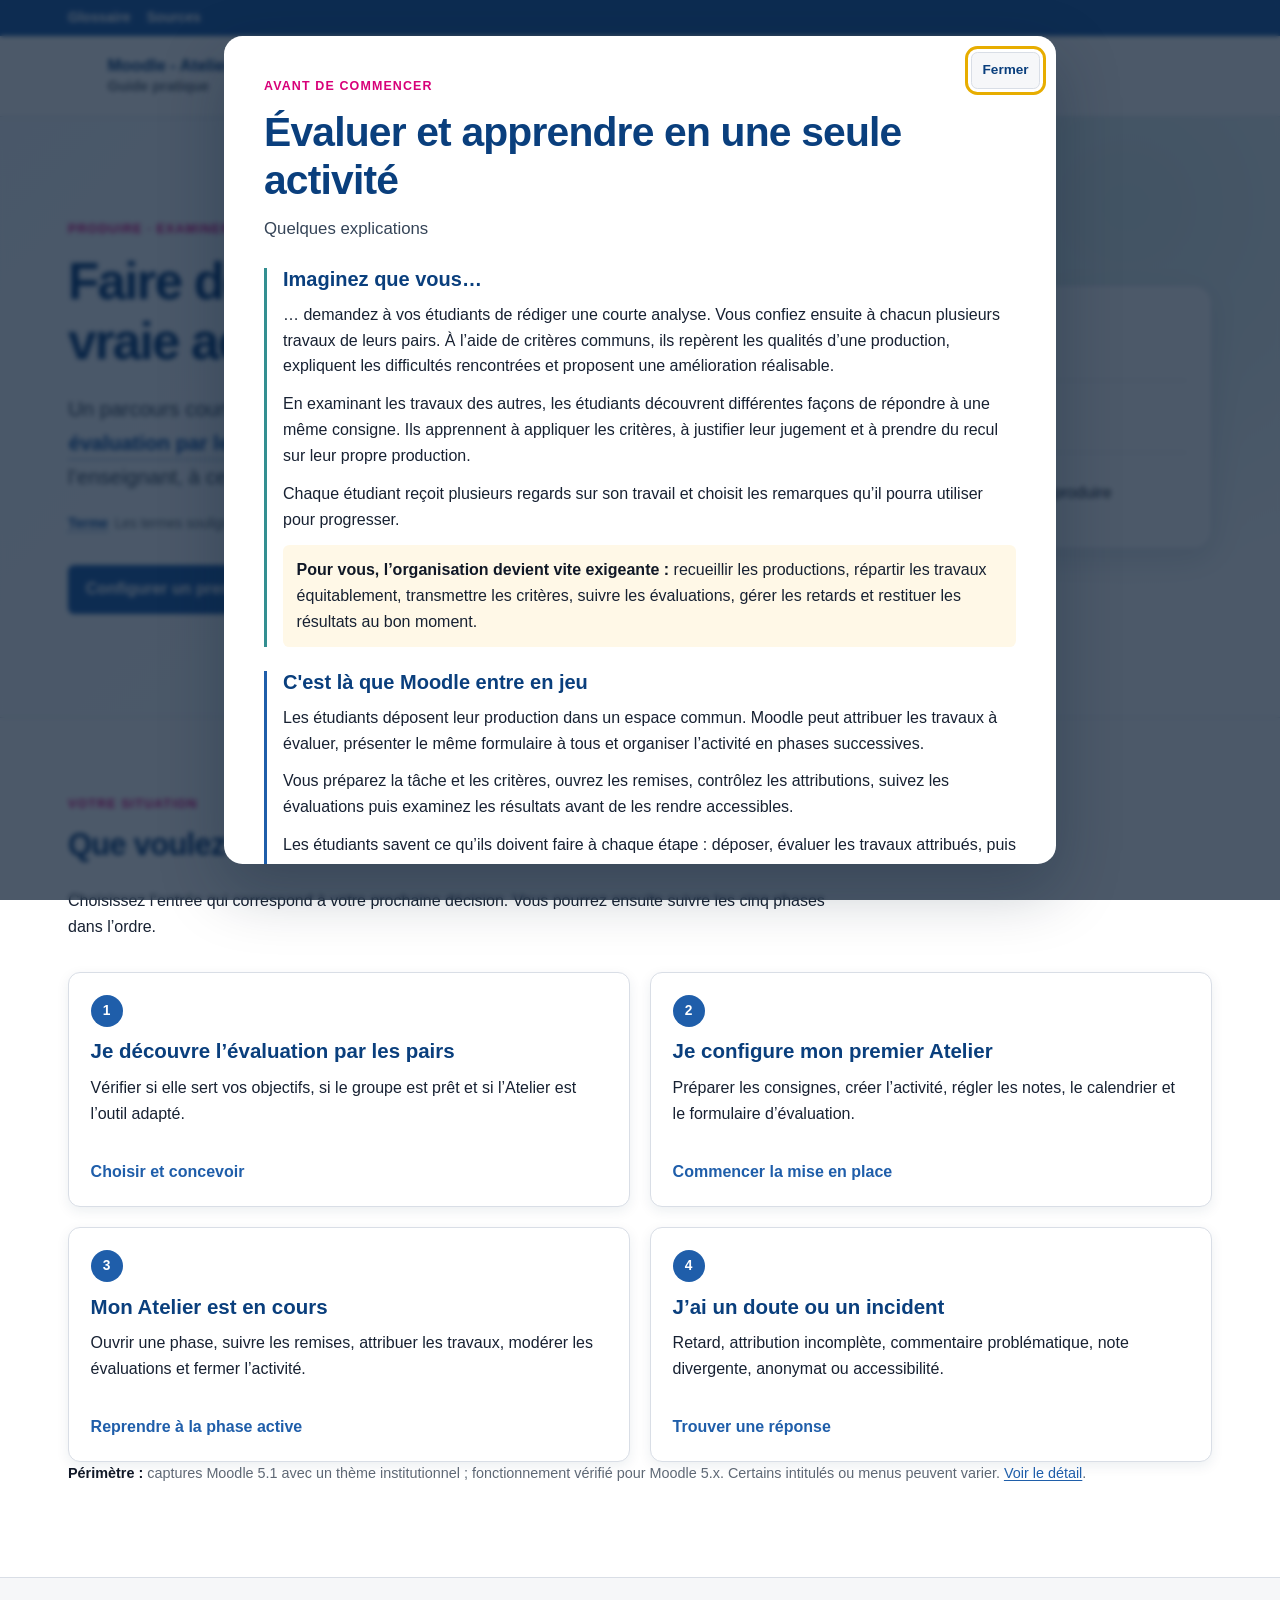
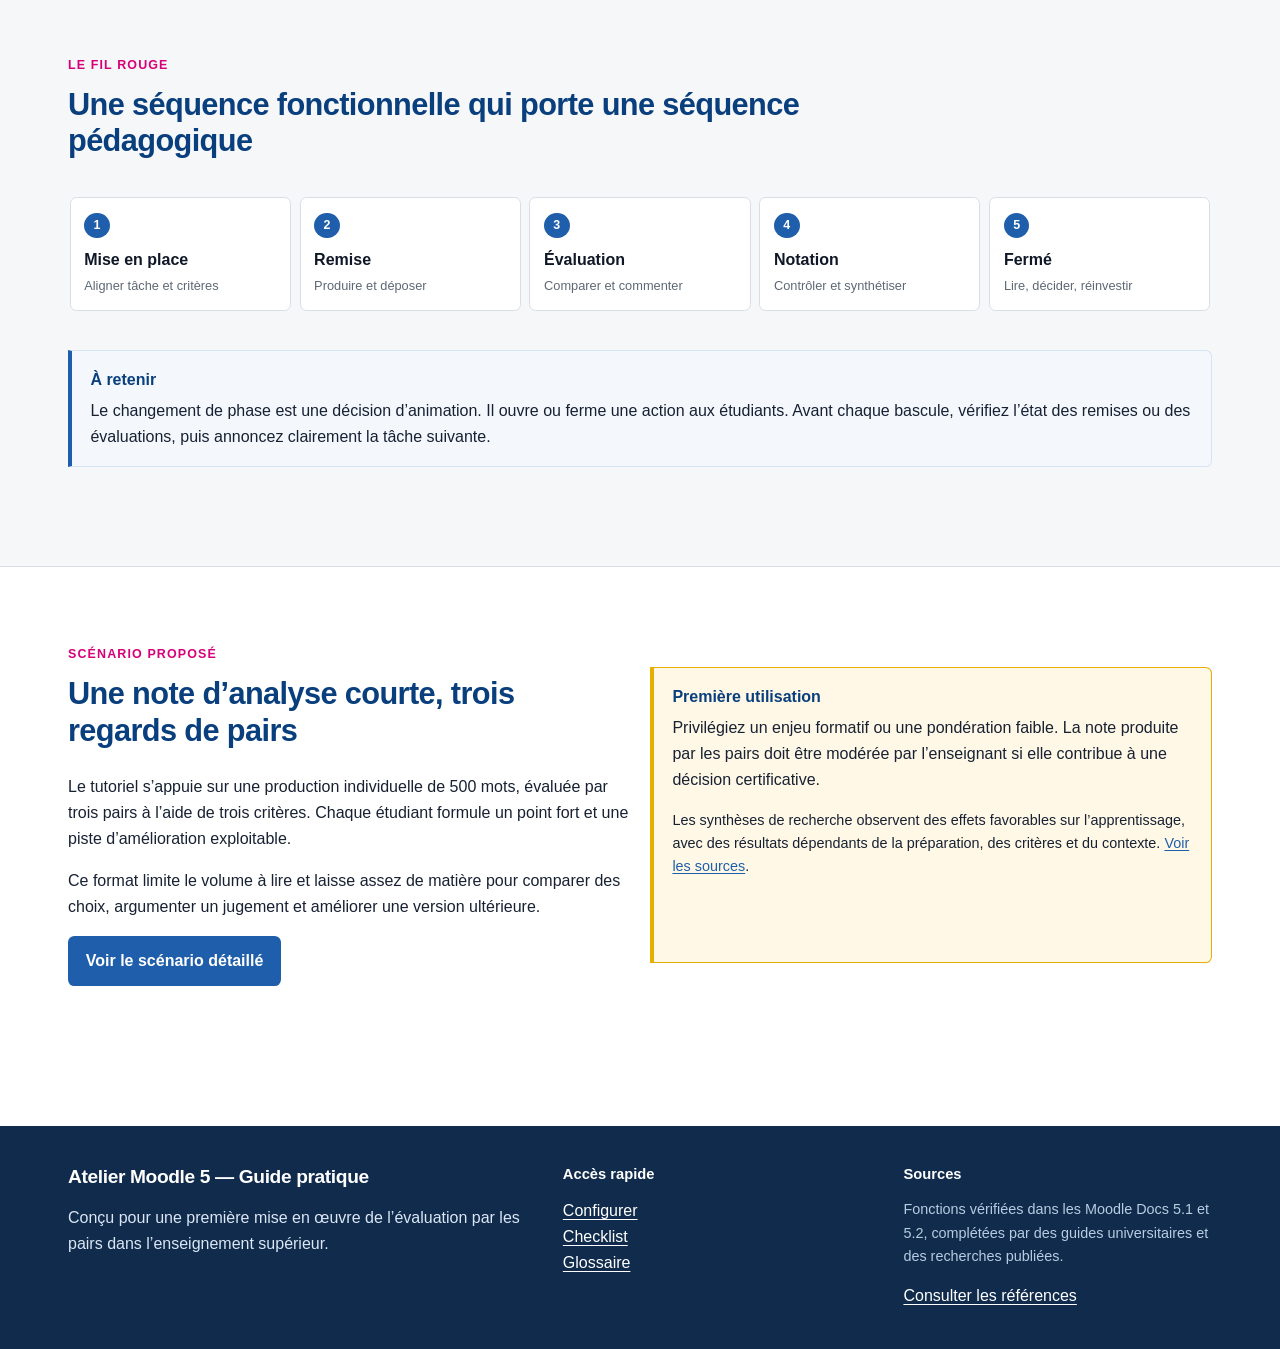
==== index.html @ 4e64a8a3 "Update index.html" ====
<!doctype html>
<html lang="fr">
<head>
  <meta charset="utf-8">
  <meta name="viewport" content="width=device-width, initial-scale=1">
  <meta name="description" content="Guide pratique de l'activité Atelier dans Moodle 5 pour organiser une évaluation par les pairs dans l'enseignement supérieur.">
  <title>Moodle : Atelier (guide pratique)</title>
  <link rel="stylesheet" href="assets/css/styles.css">
  <script src="assets/js/main.js" defer></script>
</head>
<body>
  <a class="skip-link" href="#contenu">Aller au contenu</a>
  <header class="site-header">
    <div class="top-strip">
      <div class="container">        
        <nav class="utility-links" aria-label="Liens utiles"><a href="glossaire.html">Glossaire</a><a href="ressources.html">Sources</a></nav>
      </div>
    </div>
    <nav class="site-nav container" aria-label="Navigation principale">
      <a class="brand" href="index.html" aria-label="Accueil du guide Atelier Moodle 5">
        <span class="brand-mark" aria-hidden="true"></span>
        <span>Moodle - Atelier<br><span class="brand-subtitle muted small">Guide pratique</span></span>
      </a>
      <details class="nav-menu" data-nav-menu>
      <summary class="nav-toggle">Menu</summary>
      <ul class="nav-links" id="navigation" data-nav-links>
        <li><a href="index.html" aria-current="page">Accueil</a></li>
        <li><a href="pedagogie.html">Choisir &amp; concevoir</a></li>
        <li><a href="tutoriel.html#phase-1">Configurer</a></li>
        <li><a href="tutoriel.html#phase-2">Piloter</a></li>
        <li><a href="bonnes-pratiques.html">Sécuriser</a></li>
      </ul>
      </details>
    </nav>
  </header>

  <main id="contenu">
    <section class="hero">
      <div class="container hero-grid">
        <div>
          <p class="eyebrow">Produire · examiner · apprendre</p>
          <h1>Faire de l’Atelier Moodle une vraie activité d’apprentissage</h1>
          <p class="lead">Un parcours court pour concevoir, paramétrer et animer une <button class="definition-term" type="button" data-definition="Situation où des étudiants examinent et commentent le travail d’autres étudiants à partir de critères explicites.">évaluation par les pairs</button>. Chaque phase Moodle est reliée à ce que fait l’enseignant, à ce que vit l’étudiant et au résultat pédagogique recherché.</p>
          <p class="definition-hint">Les termes soulignés en pointillés ouvrent une définition.</p>
          <div class="hero-actions">
          <a class="btn btn-primary" href="tutoriel.html#phase-1">Configurer un premier Atelier</a>
            <a class="btn btn-secondary" href="pedagogie.html">Comprendre la démarche</a>
          </div>
        </div>
        <aside class="hero-panel" aria-label="Le guide en trois repères">
          <div class="metric"><strong>5</strong><span>phases Moodle à piloter</span></div>
          <div class="metric"><strong>2</strong><span>rôles à coordonner</span></div>
          <div class="metric"><strong>1</strong><span>scénario simple prêt à reproduire</span></div>
        </aside>
      </div>
    </section>

    <section class="section">
      <div class="container">
        <div class="section-heading">
          <p class="eyebrow">Votre situation</p>
          <h2>Que voulez-vous faire maintenant&nbsp;?</h2>
          <p>Choisissez l’entrée qui correspond à votre prochaine décision. Vous pourrez ensuite suivre les cinq phases dans l’ordre.</p>
        </div>
        <div class="grid-2">
          <a class="card card-link" href="pedagogie.html">
            <span class="number-badge" aria-hidden="true">1</span>
            <h3>Je découvre l’évaluation par les pairs</h3>
            <p>Vérifier si elle sert vos objectifs, si le groupe est prêt et si l’Atelier est l’outil adapté.</p>
            <span class="link-label">Choisir et concevoir</span>
          </a>
          <a class="card card-link" href="tutoriel.html#phase-1">
            <span class="number-badge" aria-hidden="true">2</span>
            <h3>Je configure mon premier Atelier</h3>
            <p>Préparer les consignes, créer l’activité, régler les notes, le calendrier et le formulaire d’évaluation.</p>
            <span class="link-label">Commencer la mise en place</span>
          </a>
          <a class="card card-link" href="tutoriel.html#phase-2">
            <span class="number-badge" aria-hidden="true">3</span>
            <h3>Mon Atelier est en cours</h3>
            <p>Ouvrir une phase, suivre les remises, attribuer les travaux, modérer les évaluations et fermer l’activité.</p>
            <span class="link-label">Reprendre à la phase active</span>
          </a>
          <a class="card card-link" href="bonnes-pratiques.html#equite">
            <span class="number-badge" aria-hidden="true">4</span>
            <h3>J’ai un doute ou un incident</h3>
            <p>Retard, attribution incomplète, commentaire problématique, note divergente, anonymat ou accessibilité.</p>
            <span class="link-label">Trouver une réponse</span>
          </a>
        </div>
        <p class="small muted"><strong>Périmètre :</strong> captures Moodle 5.1 avec un thème institutionnel ; fonctionnement vérifié pour Moodle 5.x. Certains intitulés ou menus peuvent varier. <a href="ressources.html#perimetre">Voir le détail</a>.</p>
      </div>
    </section>

    <section class="section section-alt">
      <div class="container">
        <div class="section-heading">
          <p class="eyebrow">Le fil rouge</p>
          <h2>Une séquence fonctionnelle qui porte une séquence pédagogique</h2>
        </div>
        <ol class="phase-strip" aria-label="Les cinq phases de l'Atelier">
          <li data-step="1"><a href="tutoriel.html#phase-1"><strong>Mise en place</strong><span>Aligner tâche et critères</span></a></li>
          <li data-step="2"><a href="tutoriel.html#phase-2"><strong>Remise</strong><span>Produire et déposer</span></a></li>
          <li data-step="3"><a href="tutoriel.html#phase-3"><strong>Évaluation</strong><span>Comparer et commenter</span></a></li>
          <li data-step="4"><a href="tutoriel.html#phase-4"><strong>Notation</strong><span>Contrôler et synthétiser</span></a></li>
          <li data-step="5"><a href="tutoriel.html#phase-5"><strong>Fermé</strong><span>Lire, décider, réinvestir</span></a></li>
        </ol>
        <div class="callout">
          <p class="callout-title">À retenir</p>
          <p>Le changement de phase est une décision d’animation. Il ouvre ou ferme une action aux étudiants. Avant chaque bascule, vérifiez l’état des remises ou des évaluations, puis annoncez clairement la tâche suivante.</p>
        </div>
      </div>
    </section>

    <section class="section">
      <div class="container grid-2">
        <div>
          <p class="eyebrow">Scénario proposé</p>
          <h2>Une note d’analyse courte, trois regards de pairs</h2>
          <p>Le tutoriel s’appuie sur une production individuelle de 500 mots, évaluée par trois pairs à l’aide de trois critères. Chaque étudiant formule un point fort et une piste d’amélioration exploitable.</p>
          <p>Ce format limite le volume à lire et laisse assez de matière pour comparer des choix, argumenter un jugement et améliorer une version ultérieure.</p>
          <a class="btn btn-primary" href="tutoriel.html#scenario">Voir le scénario détaillé</a>
        </div>
        <div class="callout callout-warning">
          <p class="callout-title">Première utilisation</p>
          <p>Privilégiez un enjeu formatif ou une pondération faible. La note produite par les pairs doit être modérée par l’enseignant si elle contribue à une décision certificative.</p>
          <p class="small">Les synthèses de recherche observent des effets favorables sur l’apprentissage, avec des résultats dépendants de la préparation, des critères et du contexte. <a href="ressources.html#recherche">Voir les sources</a>.</p>
        </div>
      </div>
    </section>
  </main>

  <footer class="site-footer">
    <div class="container footer-grid">
      <div>
        <h2>Atelier Moodle 5 — Guide pratique</h2>
        <p>Conçu pour une première mise en œuvre de l’évaluation par les pairs dans l’enseignement supérieur.</p>
      </div>
      <div>
        <h3>Accès rapide</h3>
        <ul>
          <li><a href="tutoriel.html#phase-1">Configurer</a></li>
          <li><a href="bonnes-pratiques.html#checklist">Checklist</a></li>
          <li><a href="glossaire.html">Glossaire</a></li>
        </ul>
      </div>
      <div>
        <h3>Sources</h3>
        <p class="small">Fonctions vérifiées dans les Moodle Docs 5.1 et 5.2, complétées par des guides universitaires et des recherches publiées.</p>
        <a href="ressources.html">Consulter les références</a>
      </div>
    </div>
  </footer>

  <dialog class="welcome-dialog" data-welcome-dialog aria-labelledby="welcome-title" aria-describedby="welcome-intro">
    <div class="welcome-dialog-content">
      <button class="welcome-dialog-close" type="button" data-welcome-close aria-label="Fermer l’introduction">Fermer</button>
      <p class="eyebrow">Avant de commencer</p>
      <h2 id="welcome-title">Évaluer et apprendre en une seule activité</h2>
      <p class="lead" id="welcome-intro">Quelques explications</p>

      <section class="welcome-story" aria-labelledby="welcome-without">
        <h3 id="welcome-without">Imaginez que vous…</h3>
        <p>… demandez à vos étudiants de rédiger une courte analyse. Vous confiez ensuite à chacun plusieurs travaux de leurs pairs. À l’aide de critères communs, ils repèrent les qualités d’une production, expliquent les difficultés rencontrées et proposent une amélioration réalisable.</p>
        <p>En examinant les travaux des autres, les étudiants découvrent différentes façons de répondre à une même consigne. Ils apprennent à appliquer les critères, à justifier leur jugement et à prendre du recul sur leur propre production.</p>
        <p>Chaque étudiant reçoit plusieurs regards sur son travail et choisit les remarques qu’il pourra utiliser pour progresser.</p>
        <p class="welcome-friction"><strong>Pour vous, l’organisation devient vite exigeante :</strong> recueillir les productions, répartir les travaux équitablement, transmettre les critères, suivre les évaluations, gérer les retards et restituer les résultats au bon moment.</p>
      </section>

      <section class="welcome-story welcome-story-moodle" aria-labelledby="welcome-with">
        <h3 id="welcome-with">C'est là que Moodle entre en jeu</h3>
        <p>Les étudiants déposent leur production dans un espace commun. Moodle peut attribuer les travaux à évaluer, présenter le même formulaire à tous et organiser l’activité en phases successives.</p>
        <p>Vous préparez la tâche et les critères, ouvrez les remises, contrôlez les attributions, suivez les évaluations puis examinez les résultats avant de les rendre accessibles.</p>
        <p>Les étudiants savent ce qu’ils doivent faire à chaque étape : déposer, évaluer les travaux attribués, puis consulter les retours reçus.</p>
        <p>La qualité de l’activité repose sur votre scénario, vos consignes et l’accompagnement proposé. Moodle apporte un cadre pour rendre cette organisation plus lisible, plus régulière et plus facile à piloter.</p>
      </section>

      <div class="welcome-actions">
        <a class="btn btn-primary" href="pedagogie.html" data-welcome-action>Principe : comprendre la démarche</a>
        <a class="btn btn-secondary" href="tutoriel.html#phase-1" data-welcome-action>Tutoriel : configurer un Atelier dans Moodle</a>
      </div>
      <button class="welcome-home" type="button" data-welcome-close>Fermer et accéder à l’accueil</button>
    </div>
  </dialog>
</body>
</html>
---- assets/css/styles.css ----
@import url("base.css");
@import url("layout.css");
@import url("components.css");
@import url("pages.css");
@import url("print.css");
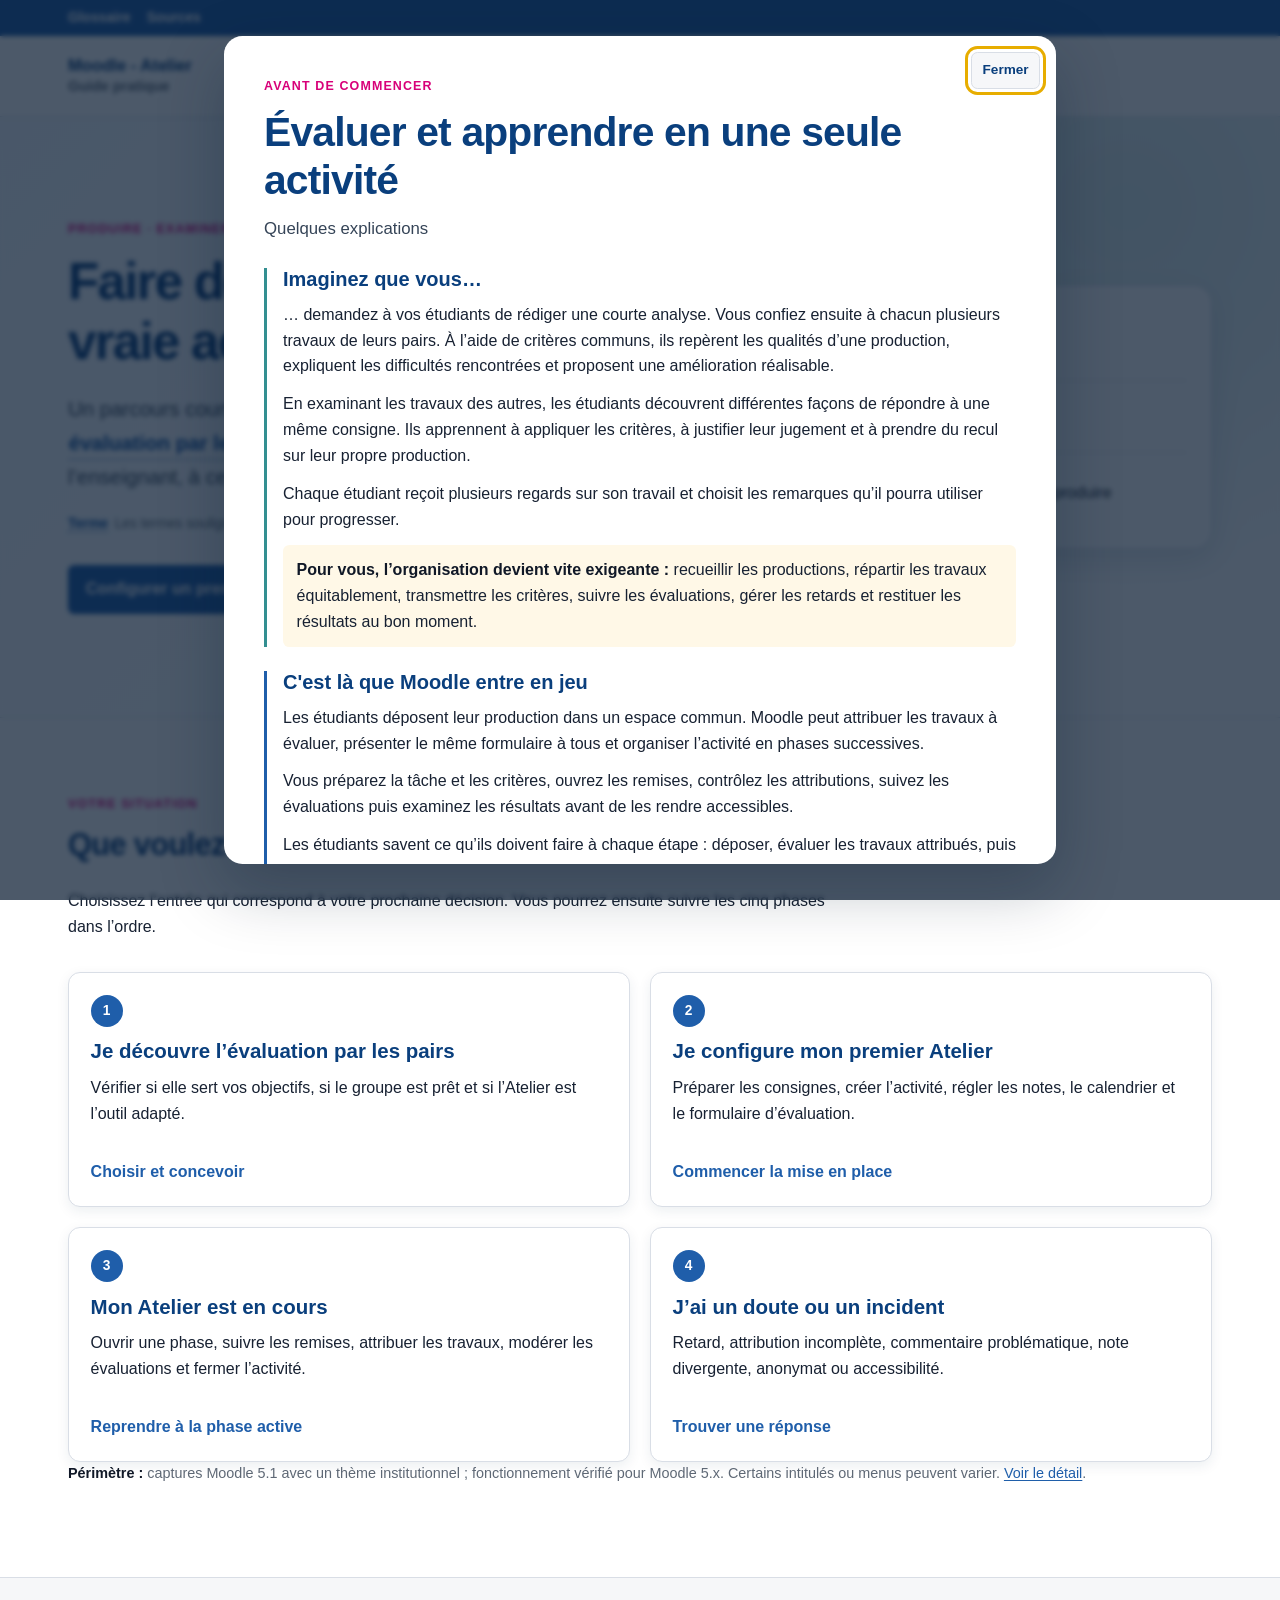
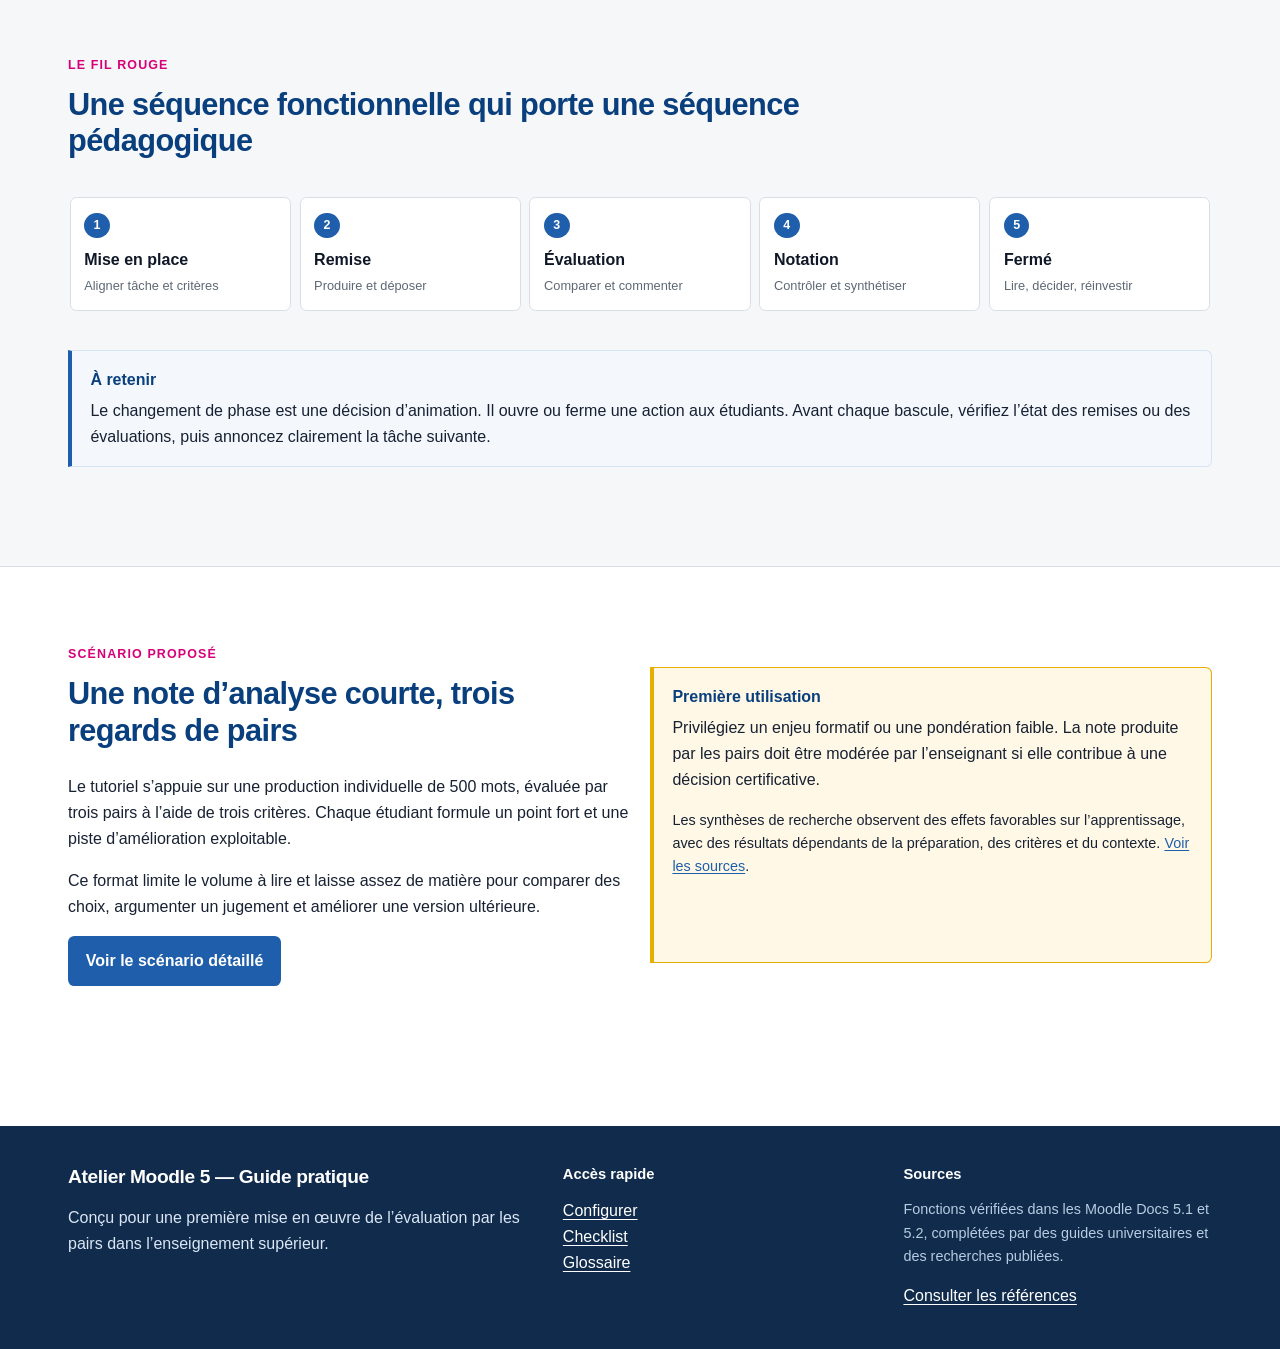
==== commit 56c4d52f: "Update index.html" ====
--- a/index.html
+++ b/index.html
@@ -18,7 +18,7 @@
     </div>
     <nav class="site-nav container" aria-label="Navigation principale">
       <a class="brand" href="index.html" aria-label="Accueil du guide Atelier Moodle 5">
-        <span class="brand-mark" aria-hidden="true"></span>
+       <!-- <span class="brand-mark" aria-hidden="true"></span> -->
         <span>Moodle - Atelier<br><span class="brand-subtitle muted small">Guide pratique</span></span>
       </a>
       <details class="nav-menu" data-nav-menu>
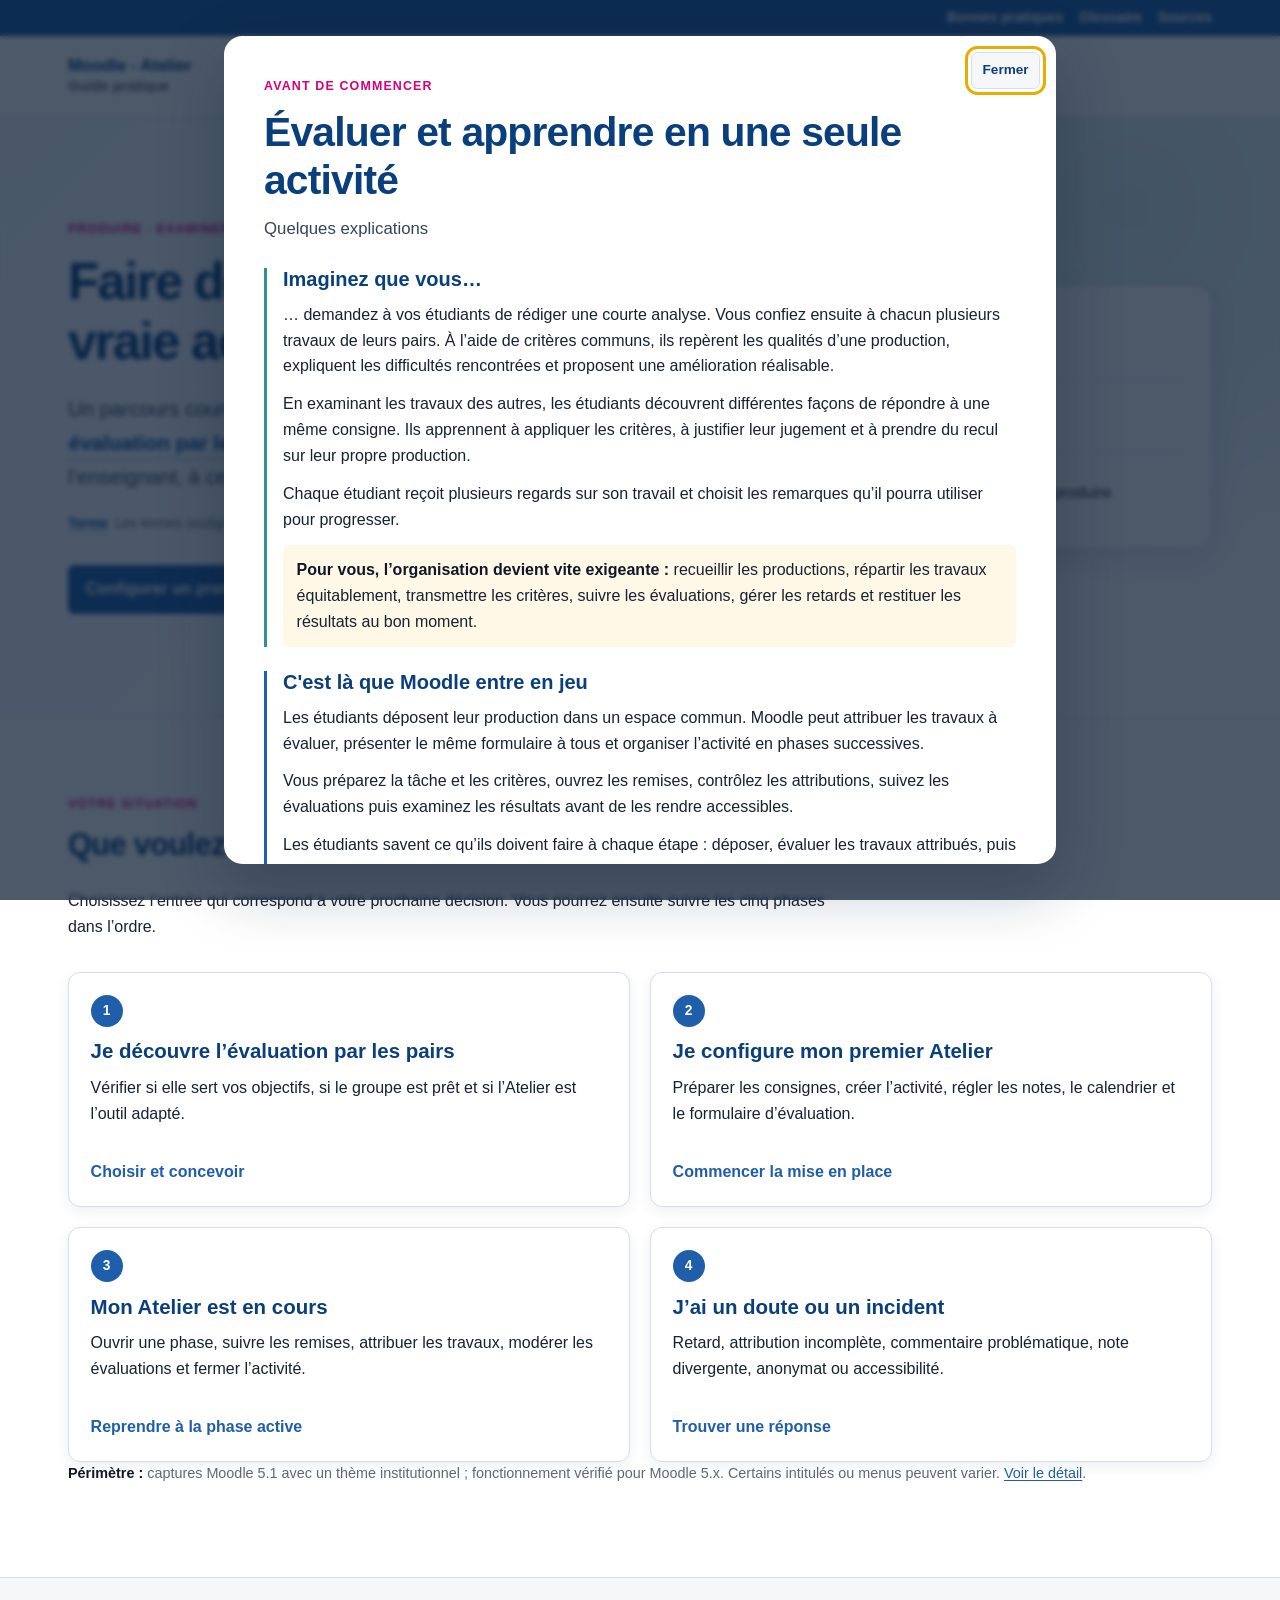
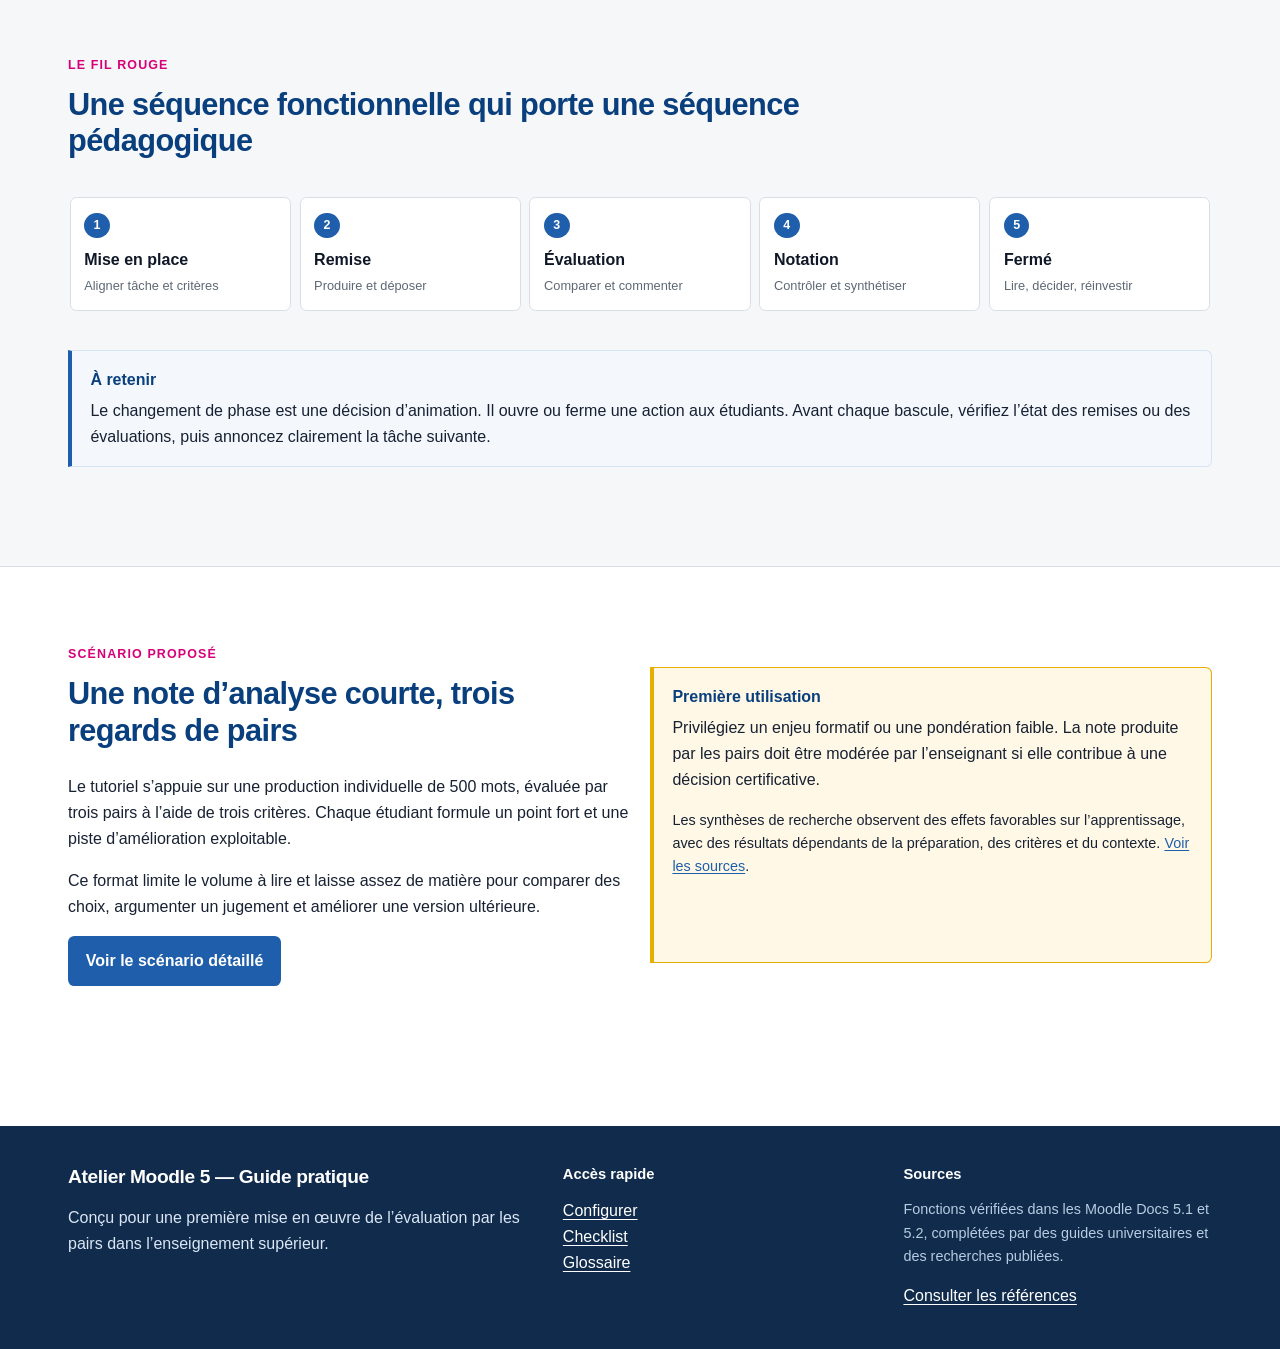
==== commit 641d07ab: "Update index.html" ====
--- a/index.html
+++ b/index.html
@@ -13,7 +13,7 @@
   <header class="site-header">
     <div class="top-strip">
       <div class="container">        
-        <nav class="utility-links" aria-label="Liens utiles"><a href="glossaire.html">Glossaire</a><a href="ressources.html">Sources</a></nav>
+        <nav class="utility-links" aria-label="Liens utiles"><a href="bonnes-pratiques.html">Bonnes pratiques</a><a href="glossaire.html">Glossaire</a><a href="ressources.html">Sources</a></nav>
       </div>
     </div>
     <nav class="site-nav container" aria-label="Navigation principale">
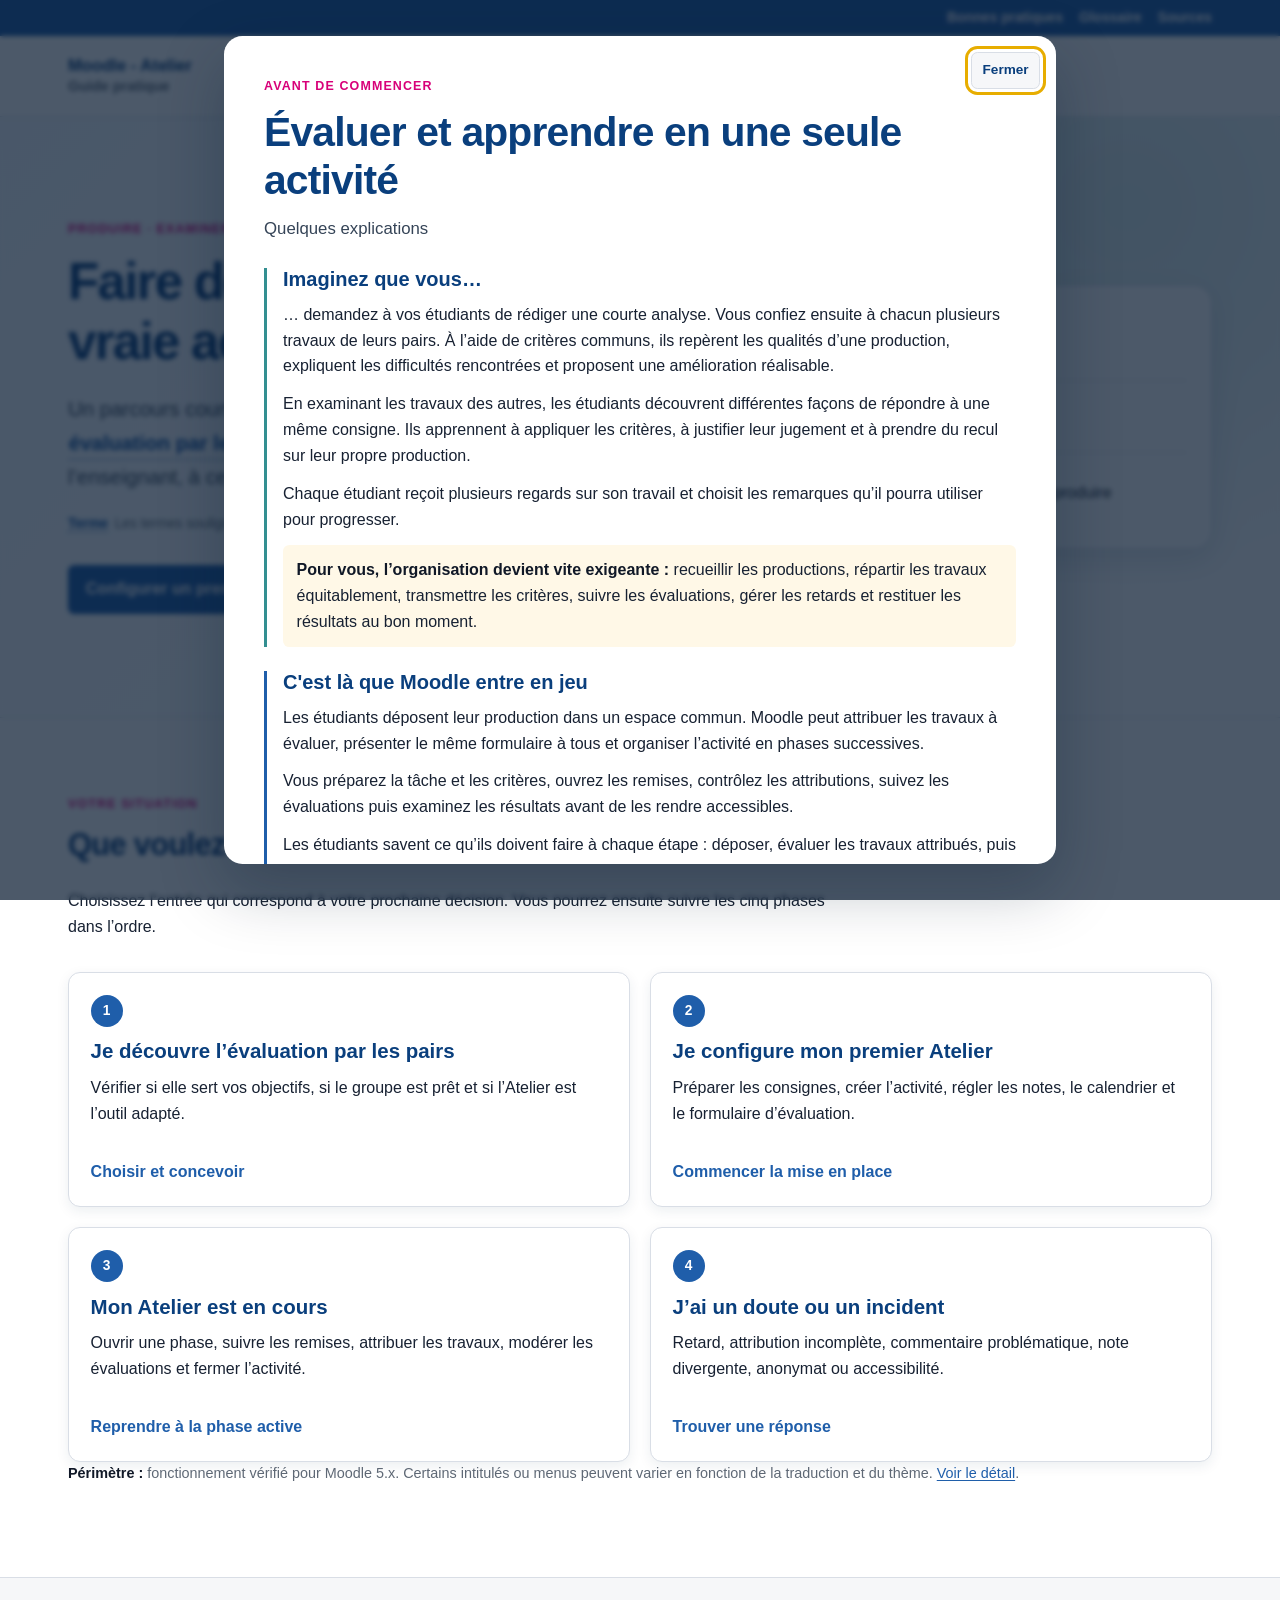
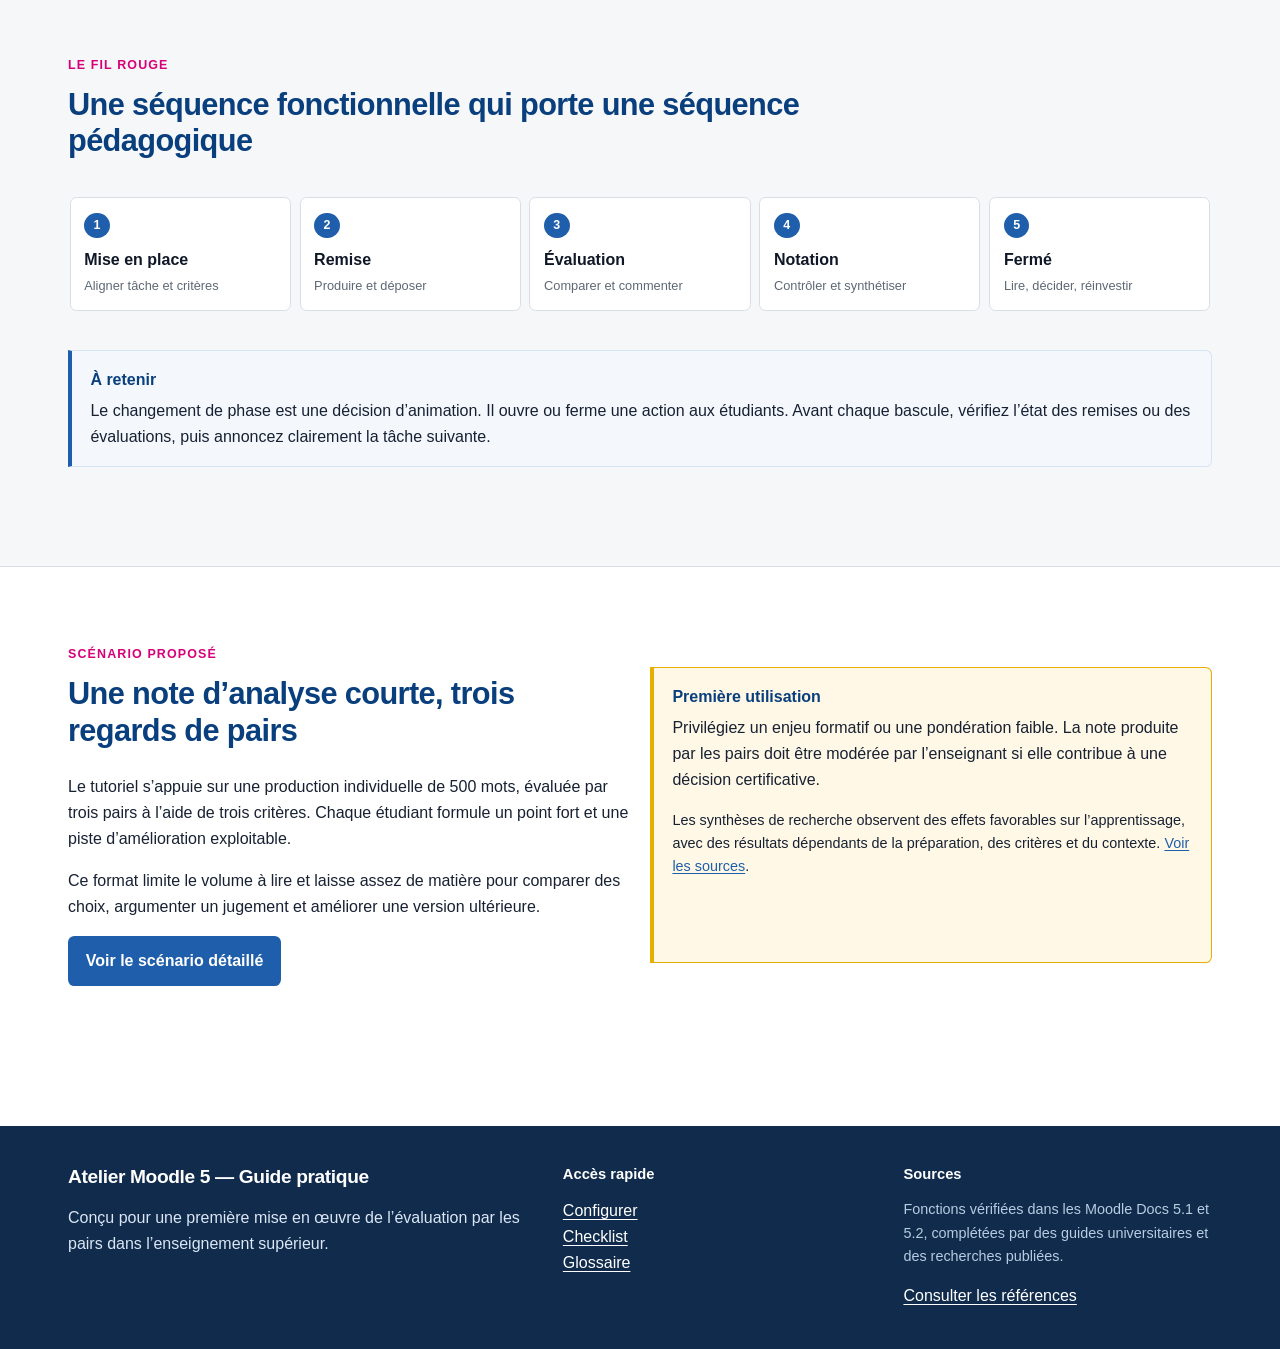
==== commit f36bf5a6: "Update index.html" ====
--- a/index.html
+++ b/index.html
@@ -88,7 +88,7 @@
             <span class="link-label">Trouver une réponse</span>
           </a>
         </div>
-        <p class="small muted"><strong>Périmètre :</strong> captures Moodle 5.1 avec un thème institutionnel ; fonctionnement vérifié pour Moodle 5.x. Certains intitulés ou menus peuvent varier. <a href="ressources.html#perimetre">Voir le détail</a>.</p>
+        <p class="small muted"><strong>Périmètre :</strong> fonctionnement vérifié pour Moodle 5.x. Certains intitulés ou menus peuvent varier en fonction de la traduction et du thème. <a href="ressources.html#perimetre">Voir le détail</a>.</p>
       </div>
     </section>
 
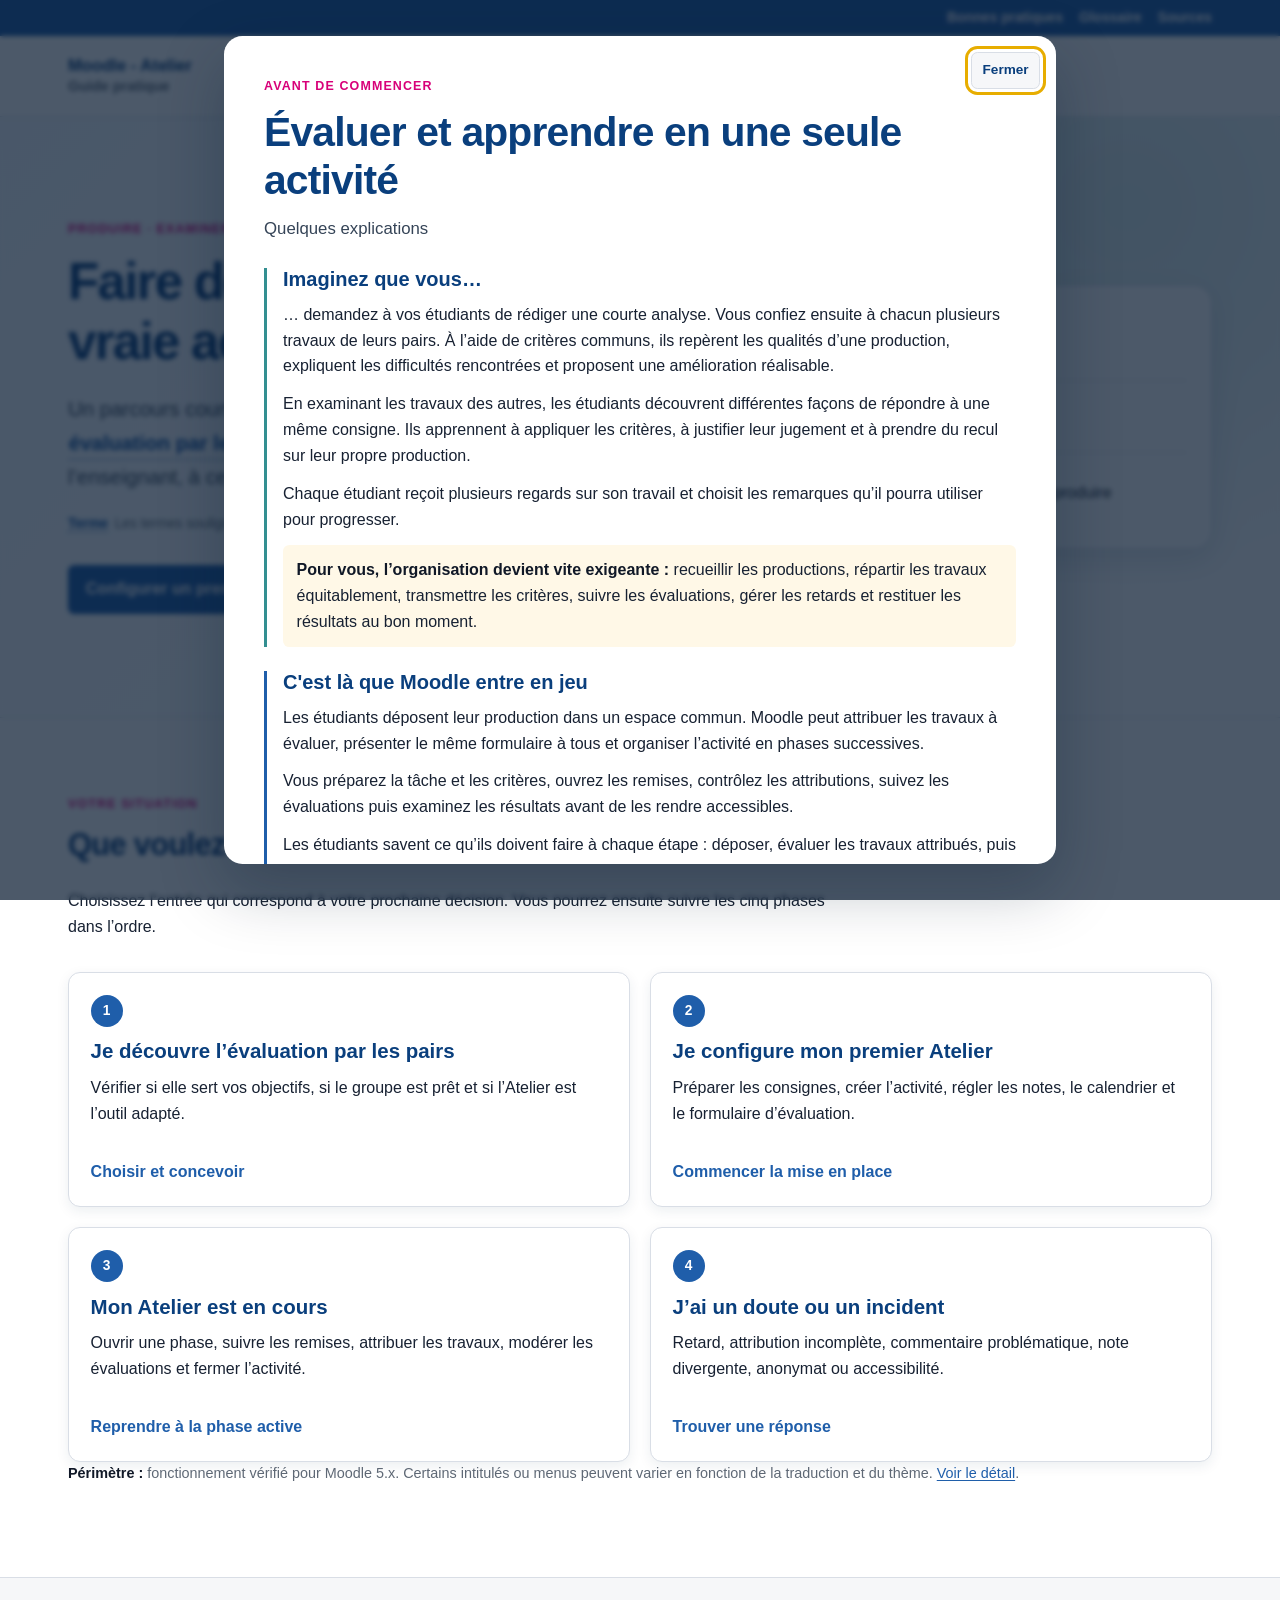
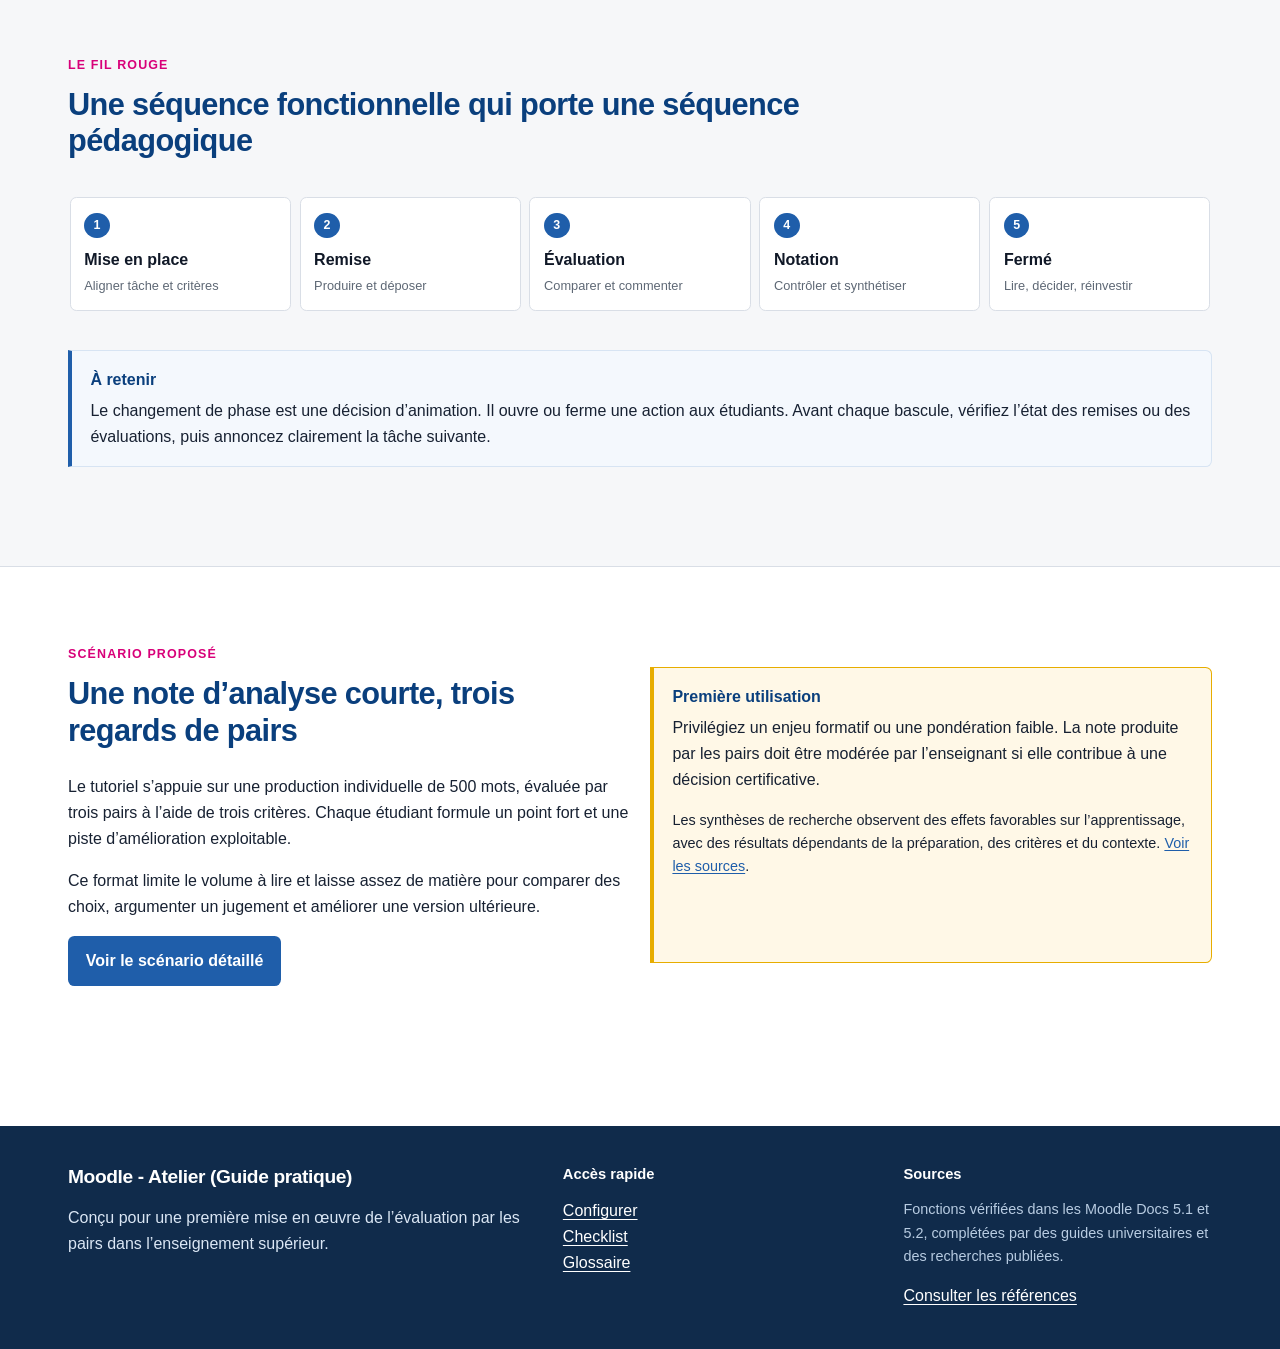
==== commit bfa3dc31: "Update index.html" ====
--- a/index.html
+++ b/index.html
@@ -133,7 +133,7 @@
   <footer class="site-footer">
     <div class="container footer-grid">
       <div>
-        <h2>Atelier Moodle 5 — Guide pratique</h2>
+        <h2>Moodle - Atelier (Guide pratique)</h2>
         <p>Conçu pour une première mise en œuvre de l’évaluation par les pairs dans l’enseignement supérieur.</p>
       </div>
       <div>
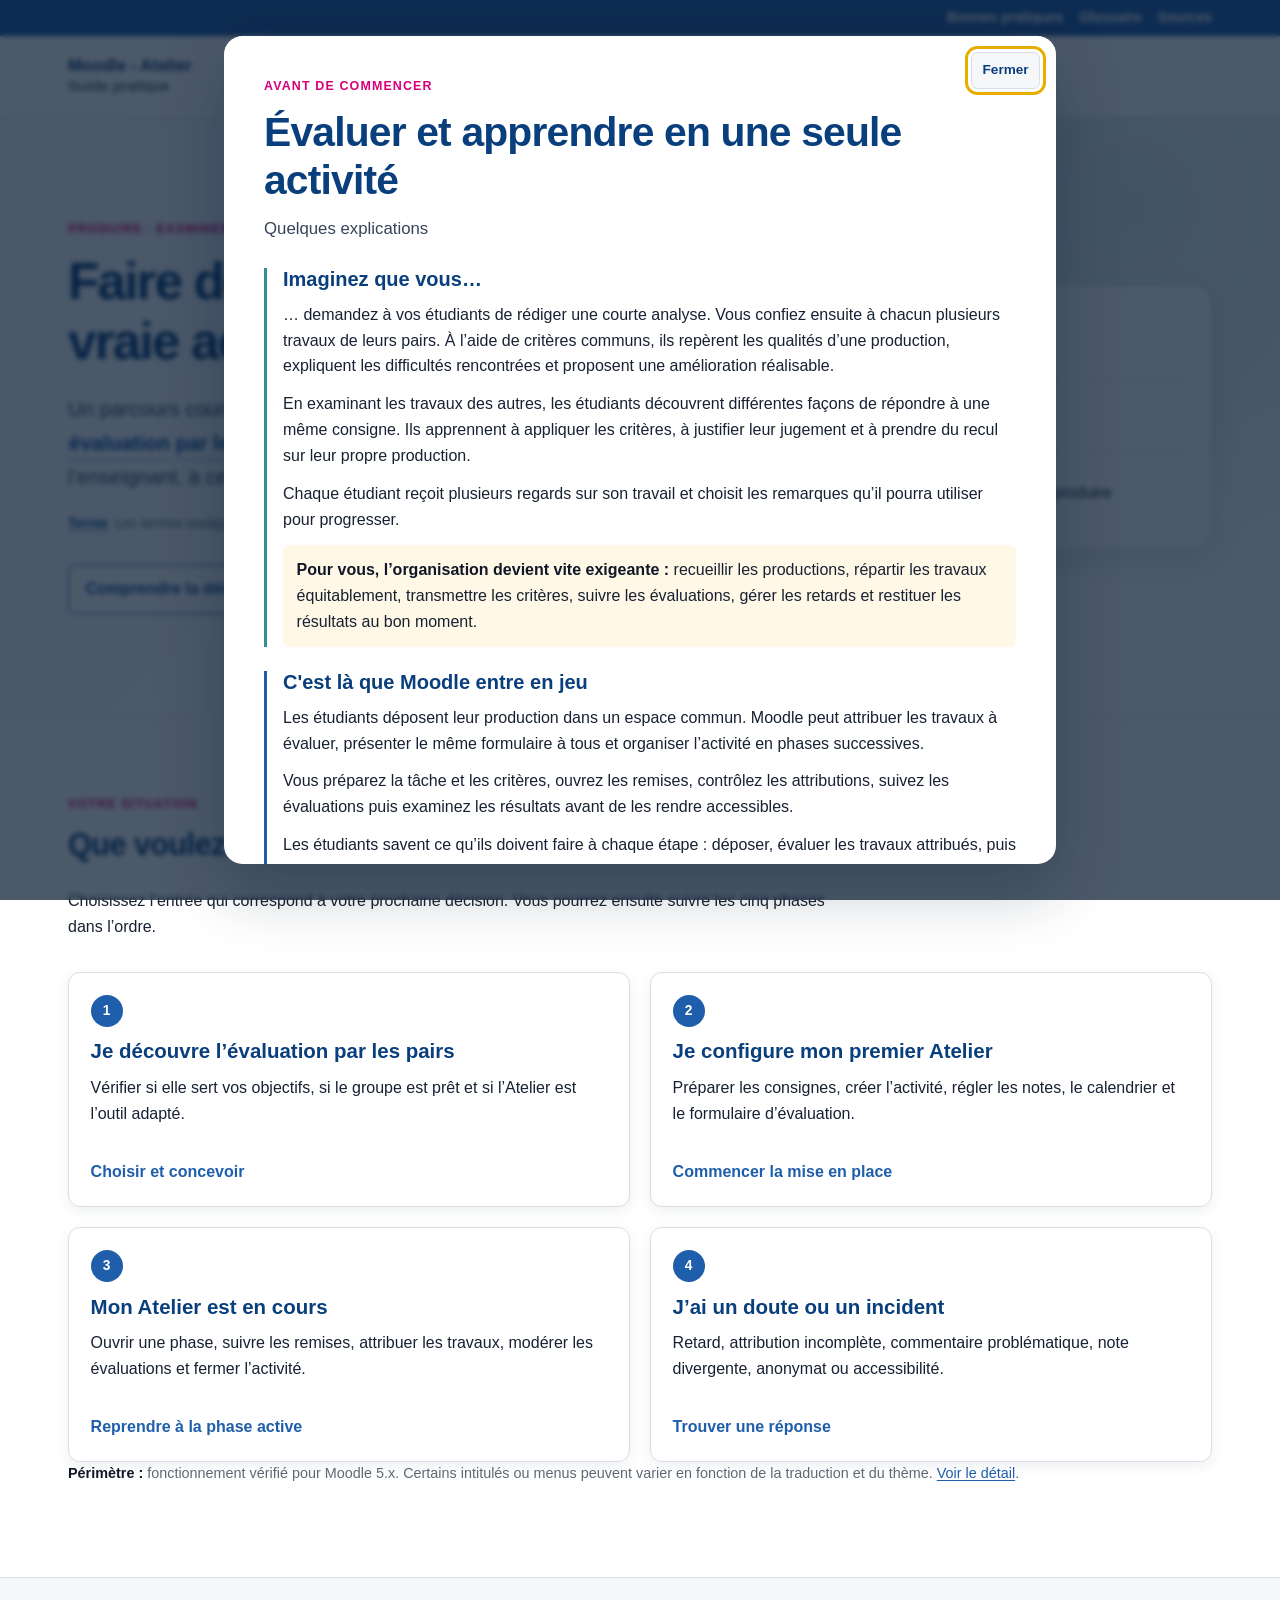
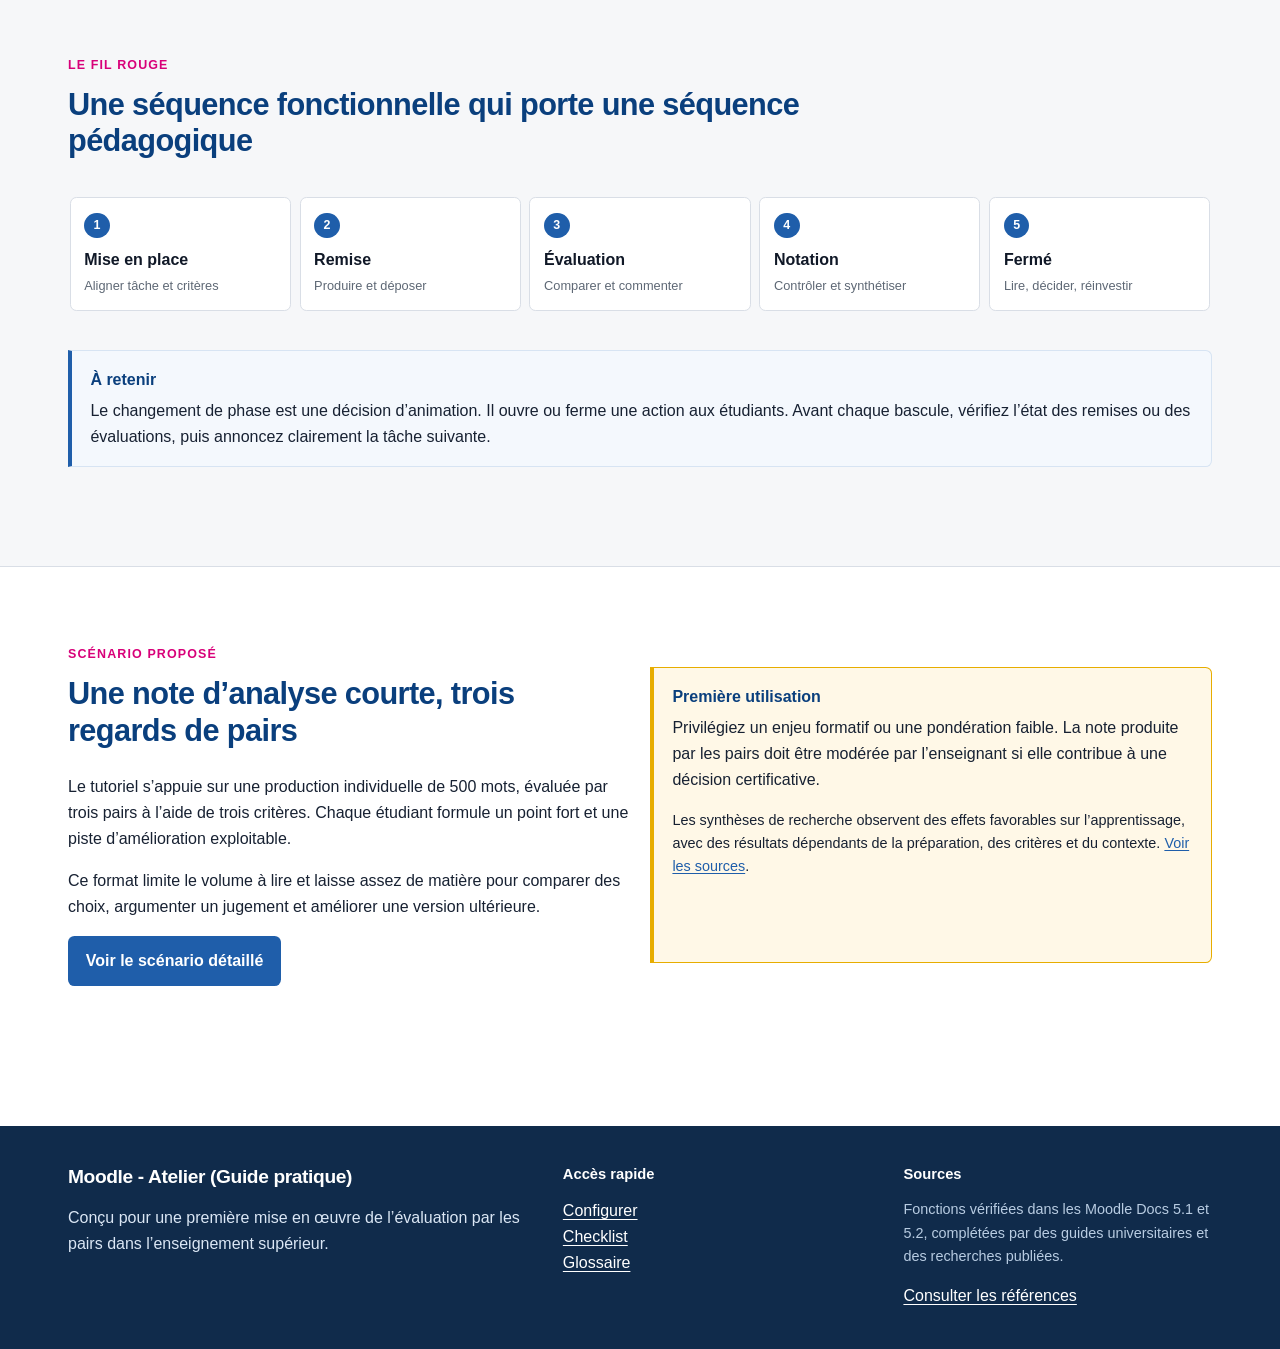
==== commit 2b078a9b: "Update index.html" ====
--- a/index.html
+++ b/index.html
@@ -42,9 +42,9 @@
           <h1>Faire de l’Atelier Moodle une vraie activité d’apprentissage</h1>
           <p class="lead">Un parcours court pour concevoir, paramétrer et animer une <button class="definition-term" type="button" data-definition="Situation où des étudiants examinent et commentent le travail d’autres étudiants à partir de critères explicites.">évaluation par les pairs</button>. Chaque phase Moodle est reliée à ce que fait l’enseignant, à ce que vit l’étudiant et au résultat pédagogique recherché.</p>
           <p class="definition-hint">Les termes soulignés en pointillés ouvrent une définition.</p>
-          <div class="hero-actions">
-          <a class="btn btn-primary" href="tutoriel.html#phase-1">Configurer un premier Atelier</a>
+          <div class="hero-actions">          
             <a class="btn btn-secondary" href="pedagogie.html">Comprendre la démarche</a>
+            <a class="btn btn-primary" href="tutoriel.html#phase-1">Configurer un premier Atelier</a>
           </div>
         </div>
         <aside class="hero-panel" aria-label="Le guide en trois repères">
